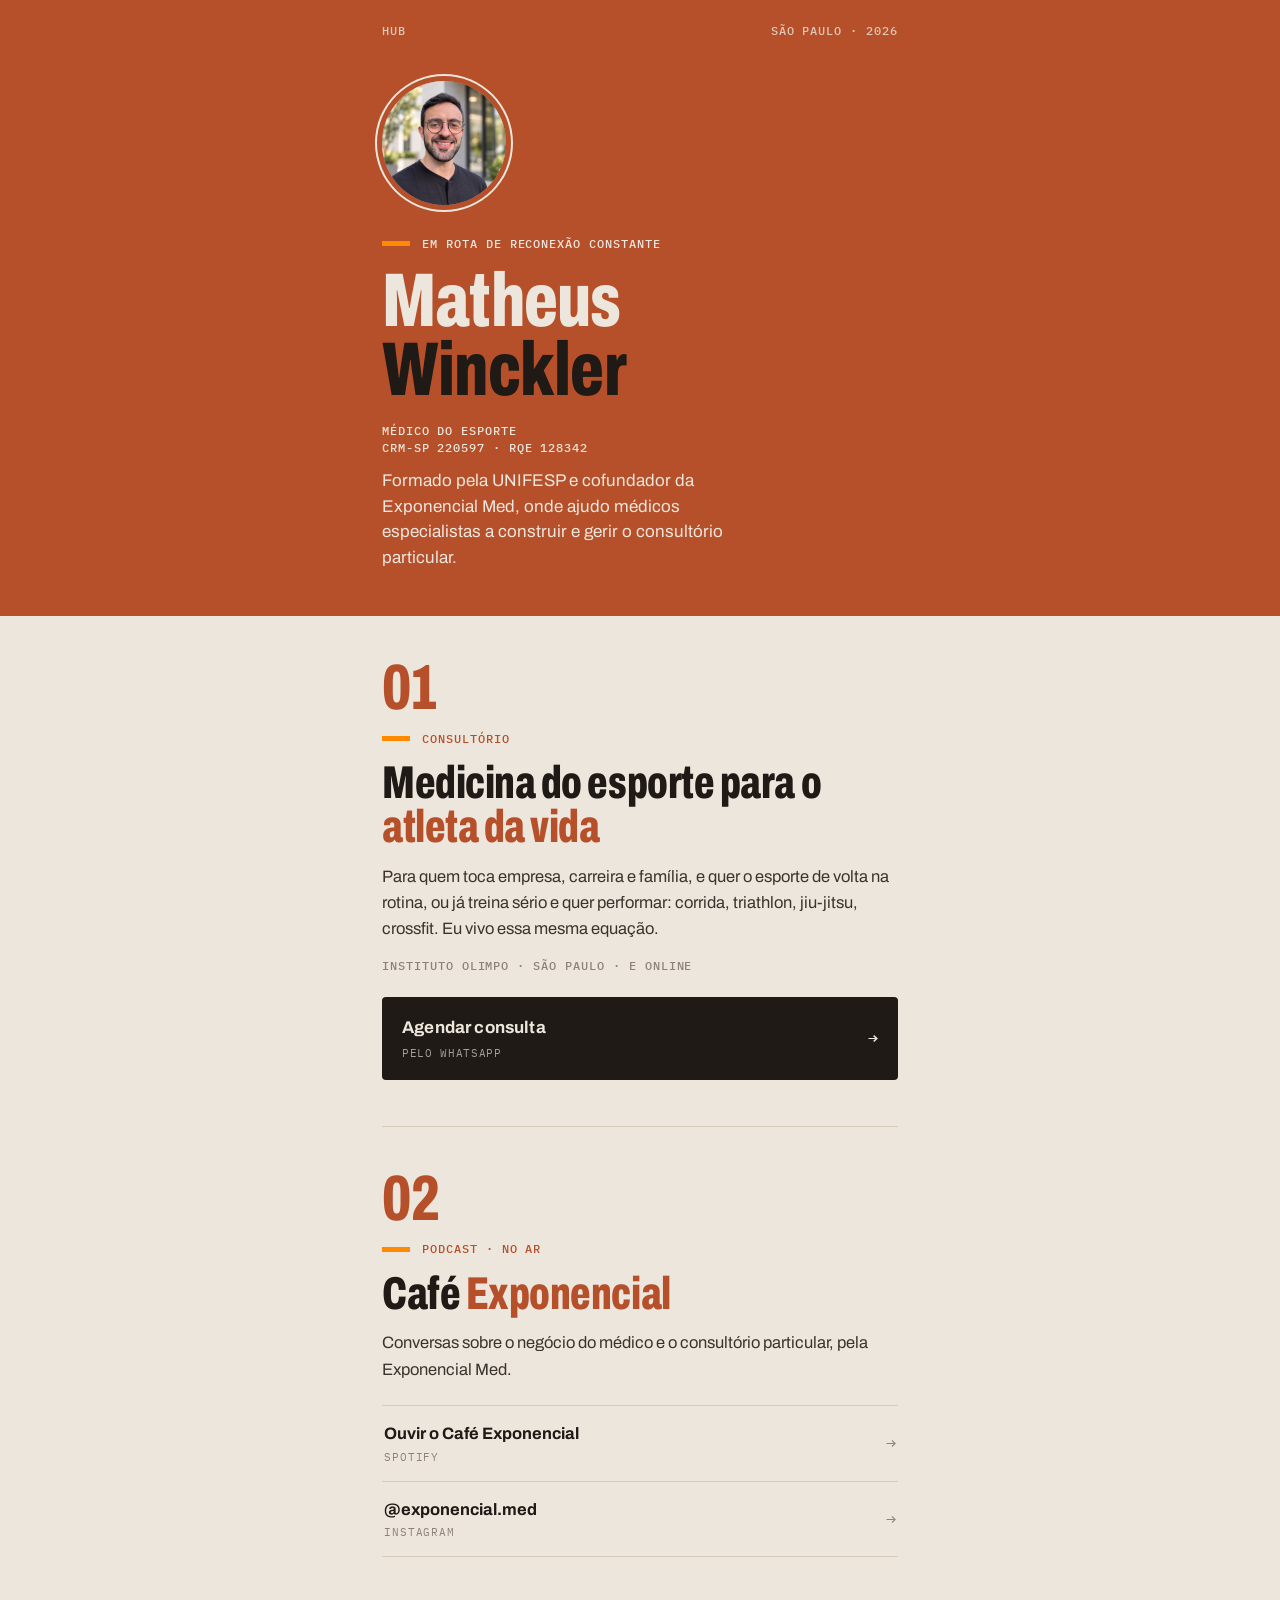
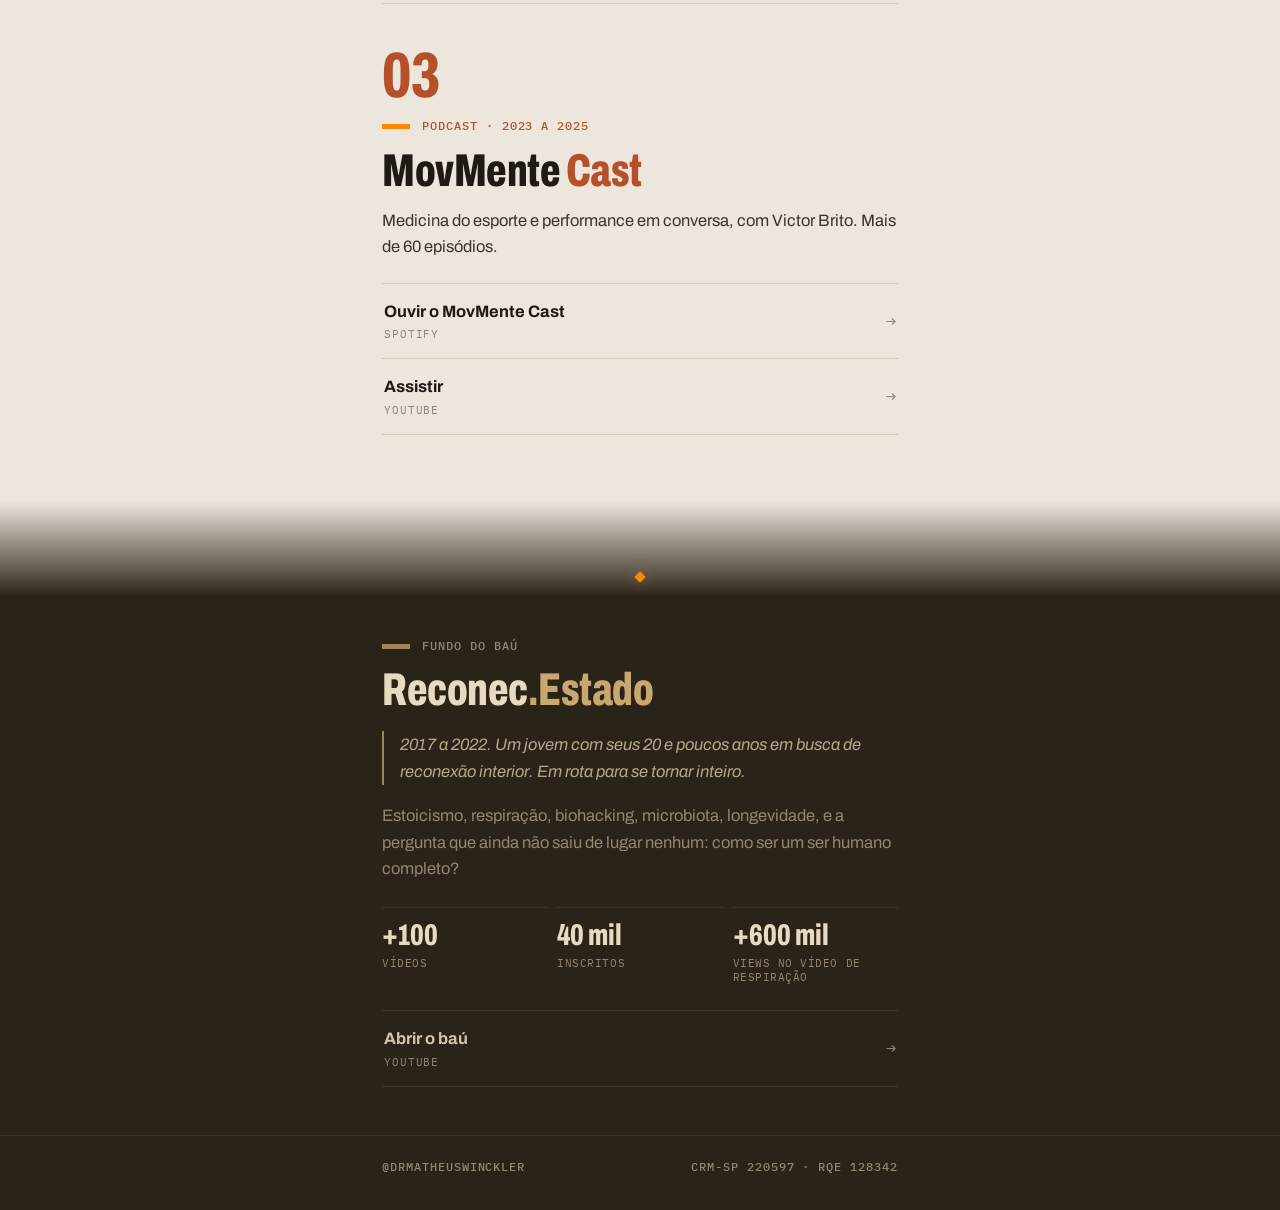
==== hub/index.html @ c65ff655 "Hub no visual rota: /hub para a bio, raiz em construção, 404, credencial CFM Co-Authored-By: Claude " ====
<!doctype html>
<html lang="pt-BR">
<head>
<meta charset="utf-8">
<meta name="viewport" content="width=device-width, initial-scale=1, viewport-fit=cover">
<title>Matheus Winckler · Médico do Esporte</title>
<meta name="description" content="Matheus Winckler, médico do esporte em São Paulo. Agende sua consulta, ouça o Café Exponencial e o MovMente Cast.">
<meta name="theme-color" content="#B5502A">
<meta property="og:title" content="Matheus Winckler · Médico do Esporte">
<meta property="og:description" content="Consulta, podcasts e o fundo do baú.">
<meta property="og:image" content="https://matheuswinckler.com.br/assets/img/matheus.jpg">
<meta property="og:url" content="https://matheuswinckler.com.br/hub/">
<link rel="icon" href="../assets/img/favicon.svg" type="image/svg+xml">
<link rel="preconnect" href="https://fonts.googleapis.com">
<link rel="preconnect" href="https://fonts.gstatic.com" crossorigin>
<link href="https://fonts.googleapis.com/css2?family=Archivo:wdth,wght@62..125,400..900&family=IBM+Plex+Mono:wght@400;500&display=swap" rel="stylesheet">
<link rel="stylesheet" href="../assets/css/base.css">
<style>
  /* o que é só do hub */

  /* capa: a página .forte do rota (ferrugem), com a foto real */
  .capa{background:var(--ferrugem);color:var(--osso)}
  .capa .topo{color:var(--osso);opacity:.8}
  .capa .miolo{padding:18px 0 46px}
  .foto{
    width:124px;height:124px;border-radius:50%;object-fit:cover;object-position:50% 35%;
    box-shadow:0 0 0 5px var(--ferrugem),0 0 0 7px var(--osso);
  }
  .capa .kick{color:var(--osso);margin-top:30px}
  .capa .t.xl{margin-top:14px}
  .capa .t em{color:var(--carvao)}
  .capa .credencial{margin-top:18px;color:var(--osso);font-size:11.5px;line-height:1.5}
  .capa .apoio{margin-top:12px;font-size:17px;line-height:1.5;max-width:400px;color:var(--osso)}

  /* seções numeradas */
  .bloco{padding:46px 0 10px}
  .bloco .num{
    font-family:Archivo,sans-serif;font-stretch:68%;font-weight:800;font-size:64px;line-height:.8;
    color:var(--ferrugem);margin-bottom:16px;
  }
  .bloco .kick{margin-bottom:14px}
  .bloco .t{margin-bottom:14px}
  .bloco .corpo{margin-bottom:22px}
  .bloco + .bloco{border-top:1px solid var(--linha);margin-top:36px}
  .lista{margin-top:6px}

  /* passagem para o fundo do baú: a temperatura muda de propósito (GL-104 §3.2) */
  .limiar{height:96px;background:linear-gradient(var(--osso),var(--sepia));margin-top:56px;position:relative}
  .limiar::after{
    content:"";position:absolute;left:50%;bottom:16px;width:8px;height:8px;margin-left:-4px;
    background:var(--sinal);transform:rotate(45deg);box-shadow:0 0 14px rgba(255,138,0,.45);
  }
  .bau{background:var(--sepia);color:var(--sepia-texto);padding:40px 0 48px}
  .bau .kick{color:var(--sepia-meta)}
  .bau .kick::before{background:#A0855A}
  .bau .t{color:var(--sepia-claro);margin:14px 0 18px}
  .bau .t em{color:#C9A86F}
  .bau .verso{
    font-size:16.5px;line-height:1.65;color:#B6A789;font-style:italic;
    border-left:2px solid #A0855A;padding-left:16px;margin-bottom:18px;
  }
  .bau .corpo{color:var(--sepia-meta);margin-bottom:24px}
  .fatos{display:grid;grid-template-columns:repeat(3,1fr);gap:10px;margin-bottom:26px}
  .fatos div{border-top:1px solid var(--sepia-linha);padding-top:12px}
  .fatos b{
    display:block;font-family:Archivo,sans-serif;font-stretch:68%;font-weight:800;
    font-size:30px;line-height:1;color:var(--sepia-claro);
  }
  .fatos span{display:block;font-family:"IBM Plex Mono",monospace;font-size:10.5px;letter-spacing:.05em;text-transform:uppercase;color:var(--sepia-meta);margin-top:6px;line-height:1.35}
  .bau .lnk{border-color:var(--sepia-linha);color:var(--sepia-texto)}
  .bau .lnk span.meta,.bau .lnk .seta{color:var(--sepia-meta)}
  .bau .lnk:hover,.bau .lnk:focus-visible{color:#C9A86F}
  .bau .lnk:hover .seta,.bau .lnk:focus-visible .seta{color:#C9A86F}

  .rodape{background:var(--sepia);border-top:1px solid var(--sepia-linha);padding:22px 0 34px;color:var(--sepia-meta)}
  .rodape .coluna{display:flex;flex-wrap:wrap;justify-content:space-between;gap:10px}
  .rodape a{text-decoration:none}
  .rodape a:hover{color:#C9A86F}
</style>
</head>
<body>

<header class="capa">
  <div class="coluna">
    <div class="topo"><span>Hub</span><span>São Paulo · 2026</span></div>
    <div class="miolo">
      <img class="foto" src="../assets/img/matheus.jpg" alt="Matheus Winckler sorrindo, de óculos e camiseta preta" width="124" height="124">
      <p class="kick">Em rota de reconexão constante</p>
      <h1 class="t xl">Matheus<br><em>Winckler</em></h1>
      <p class="credencial meta">Médico do Esporte<br><span style="white-space:nowrap">CRM-SP 220597 · RQE 128342</span></p>
      <p class="apoio">Formado pela UNIFESP e cofundador da Exponencial Med, onde ajudo médicos especialistas a construir e gerir o consultório particular.</p>
    </div>
  </div>
</header>

<main class="coluna">

  <section class="bloco" aria-labelledby="consultorio">
    <div class="num" aria-hidden="true">01</div>
    <p class="kick">Consultório</p>
    <h2 class="t" id="consultorio">Medicina do esporte para o <em>atleta da vida</em></h2>
    <p class="corpo">Para quem toca empresa, carreira e família, e quer o esporte de volta na rotina, ou já treina sério e quer performar: corrida, triathlon, <span class="nw" style="white-space:nowrap">jiu-jitsu</span>, crossfit. Eu vivo essa mesma equação.</p>
    <p class="meta" style="color:var(--pedra);margin:-8px 0 22px">Instituto Olimpo · São Paulo · e online</p>
    <a class="botao" href="https://wa.link/qvlc22" target="_blank" rel="noopener">
      <span>Agendar consulta<small>pelo WhatsApp</small></span><span class="seta" aria-hidden="true">→</span>
    </a>
  </section>

  <section class="bloco" aria-labelledby="cafe">
    <div class="num" aria-hidden="true">02</div>
    <p class="kick">Podcast · no ar</p>
    <h2 class="t" id="cafe">Café <em>Exponencial</em></h2>
    <p class="corpo">Conversas sobre o negócio do médico e o consultório particular, pela Exponencial Med.</p>
    <div class="lista">
      <a class="lnk" href="https://open.spotify.com/show/6EVCn0Sw2Yffkcc0lbABpP" target="_blank" rel="noopener">
        <span><b>Ouvir o Café Exponencial</b><span class="meta">Spotify</span></span><span class="seta" aria-hidden="true">→</span>
      </a>
      <a class="lnk" href="https://www.instagram.com/exponencial.med/" target="_blank" rel="noopener">
        <span><b>@exponencial.med</b><span class="meta">Instagram</span></span><span class="seta" aria-hidden="true">→</span>
      </a>
    </div>
  </section>

  <section class="bloco" aria-labelledby="movmente">
    <div class="num" aria-hidden="true">03</div>
    <p class="kick">Podcast · 2023 a 2025</p>
    <h2 class="t" id="movmente">MovMente <em>Cast</em></h2>
    <p class="corpo">Medicina do esporte e performance em conversa, com Victor Brito. Mais de 60 episódios.</p>
    <div class="lista">
      <a class="lnk" href="https://open.spotify.com/show/3x1wPup89zliroamyz5HVK" target="_blank" rel="noopener">
        <span><b>Ouvir o MovMente Cast</b><span class="meta">Spotify</span></span><span class="seta" aria-hidden="true">→</span>
      </a>
      <a class="lnk" href="https://www.youtube.com/channel/UC_wvRl1lUMqli-3-9XkGBBQ" target="_blank" rel="noopener">
        <span><b>Assistir</b><span class="meta">YouTube</span></span><span class="seta" aria-hidden="true">→</span>
      </a>
    </div>
  </section>

  <!-- 04 · CONVITES E PARCERIAS — liga quando o email existir.
       Trocar ENDERECO pelo email e tirar este comentário em volta.
  <section class="bloco" aria-labelledby="convites">
    <div class="num" aria-hidden="true">04</div>
    <p class="kick">Convites e parcerias</p>
    <h2 class="t" id="convites">Podcast, aula, evento <em>ou projeto</em></h2>
    <p class="corpo">Para convites e propostas formais.</p>
    <a class="botao" href="mailto:ENDERECO">
      <span>Escrever<small>ENDERECO</small></span><span class="seta" aria-hidden="true">→</span>
    </a>
  </section>
  -->

</main>

<div class="limiar" aria-hidden="true"></div>

<section class="bau" aria-labelledby="reconec">
  <div class="coluna">
    <p class="kick">Fundo do baú</p>
    <h2 class="t" id="reconec">Reconec<em>.Estado</em></h2>
    <p class="verso">2017 a 2022. Um jovem com seus 20 e poucos anos em busca de reconexão interior. Em rota para se tornar inteiro.</p>
    <p class="corpo">Estoicismo, respiração, biohacking, microbiota, longevidade, e a pergunta que ainda não saiu de lugar nenhum: como ser um ser humano completo?</p>
    <div class="fatos">
      <div><b>+100</b><span>vídeos</span></div>
      <div><b>40 mil</b><span>inscritos</span></div>
      <div><b>+600 mil</b><span>views no vídeo de respiração</span></div>
    </div>
    <a class="lnk" href="https://www.youtube.com/channel/UCvEygfShpjmn33it4Pc-fyA" target="_blank" rel="noopener">
      <span><b>Abrir o baú</b><span class="meta">YouTube</span></span><span class="seta" aria-hidden="true">→</span>
    </a>
  </div>
</section>

<footer class="rodape">
  <div class="coluna meta">
    <a href="https://www.instagram.com/drmatheuswinckler/" target="_blank" rel="noopener">@drmatheuswinckler</a>
    <span>CRM-SP 220597 · RQE 128342</span>
  </div>
</footer>

</body>
</html>
---- assets/css/base.css ----
/* base.css — o vocabulário "rota" aplicado à web.
   Fonte da identidade: mdw-em-rota, producao-de-conteudo/instagram/visual/modos/rota.css
   (oficial desde 28/10/2026). Este arquivo aplica, não define.
   Archivo condensada 800 no título · IBM Plex Mono no metadado · sinal laranja como pontuação. */

:root{
  --carvao:#1F1A16; --osso:#EDE6DC; --suave:#E2D9CB; --ferrugem:#B5502A;
  --sinal:#FF8A00; --pedra:#8C8279; --texto:#3B342E; --linha:#D6CBBB;
  /* fundo do baú: a camada histórica, de outra temperatura de propósito */
  --sepia:#2A2318; --sepia-texto:#D4C5A9; --sepia-claro:#E7DAC0; --sepia-meta:#94876F; --sepia-linha:#3D3426;
}

*,*::before,*::after{box-sizing:border-box;margin:0;padding:0}
html{-webkit-text-size-adjust:100%}
body{
  background:var(--osso);color:var(--carvao);
  font-family:Archivo,system-ui,sans-serif;font-size:17px;line-height:1.55;
  -webkit-font-smoothing:antialiased;text-rendering:optimizeLegibility;
}
a{color:inherit}
img{display:block;max-width:100%}

.coluna{width:100%;max-width:560px;margin:0 auto;padding:0 22px}

/* metadado em mono: topo, kick, rodapé */
.meta,.kick,.topo{
  font-family:"IBM Plex Mono",ui-monospace,monospace;font-size:12px;font-weight:500;
  letter-spacing:.08em;text-transform:uppercase;
}
.topo{display:flex;justify-content:space-between;gap:12px;padding:22px 0;color:var(--pedra)}
.kick{display:flex;align-items:center;gap:12px;color:var(--ferrugem)}
.kick::before{content:"";width:28px;height:5px;background:var(--sinal);flex-shrink:0}

/* título: a condensada firme, em caixa baixa, com a segunda parte em <em> */
.t{
  font-family:Archivo,system-ui,sans-serif;font-stretch:68%;font-weight:800;
  letter-spacing:-.01em;line-height:.95;font-size:clamp(34px,9vw,46px);
}
.t em{font-style:normal;color:var(--ferrugem)}
.t.xl{font-size:clamp(52px,15vw,76px);line-height:.9}

.corpo{color:var(--texto);font-size:16.5px;line-height:1.6}
.filete{width:28px;height:5px;background:var(--sinal)}

/* botão principal: carvão, vira ferrugem */
.botao{
  display:flex;align-items:center;justify-content:space-between;gap:14px;
  width:100%;padding:18px 20px;border-radius:4px;
  background:var(--carvao);color:var(--osso);text-decoration:none;
  font-family:Archivo,system-ui,sans-serif;font-weight:700;font-size:17px;letter-spacing:.01em;
  transition:background .2s ease,transform .2s ease;
}
.botao small{display:block;font-family:"IBM Plex Mono",monospace;font-weight:400;font-size:11px;letter-spacing:.06em;text-transform:uppercase;opacity:.65;margin-top:3px}
.botao .seta{font-family:"IBM Plex Mono",monospace;font-weight:500;transition:transform .2s ease}
.botao:hover,.botao:focus-visible{background:var(--ferrugem)}
.botao:hover .seta,.botao:focus-visible .seta{transform:translateX(4px)}

/* link de lista: linha fina, seta que anda */
.lnk{
  display:flex;align-items:center;justify-content:space-between;gap:16px;
  padding:15px 2px;border-top:1px solid var(--linha);text-decoration:none;
  transition:color .2s ease,padding-left .2s ease;
}
.lnk:last-child{border-bottom:1px solid var(--linha)}
.lnk b{display:block;font-weight:700;font-size:16.5px}
.lnk span.meta{display:block;color:var(--pedra);margin-top:2px;font-weight:400;font-size:11px}
.lnk .seta{font-family:"IBM Plex Mono",monospace;color:var(--pedra);transition:transform .2s ease,color .2s ease}
.lnk:hover,.lnk:focus-visible{color:var(--ferrugem);padding-left:8px}
.lnk:hover .seta,.lnk:focus-visible .seta{color:var(--ferrugem);transform:translateX(4px)}

a:focus-visible{outline:2px solid var(--sinal);outline-offset:3px}

.handle{font-family:"IBM Plex Mono",monospace;font-size:12px;letter-spacing:.04em;color:var(--pedra)}

@media (prefers-reduced-motion:reduce){*{transition:none!important}}
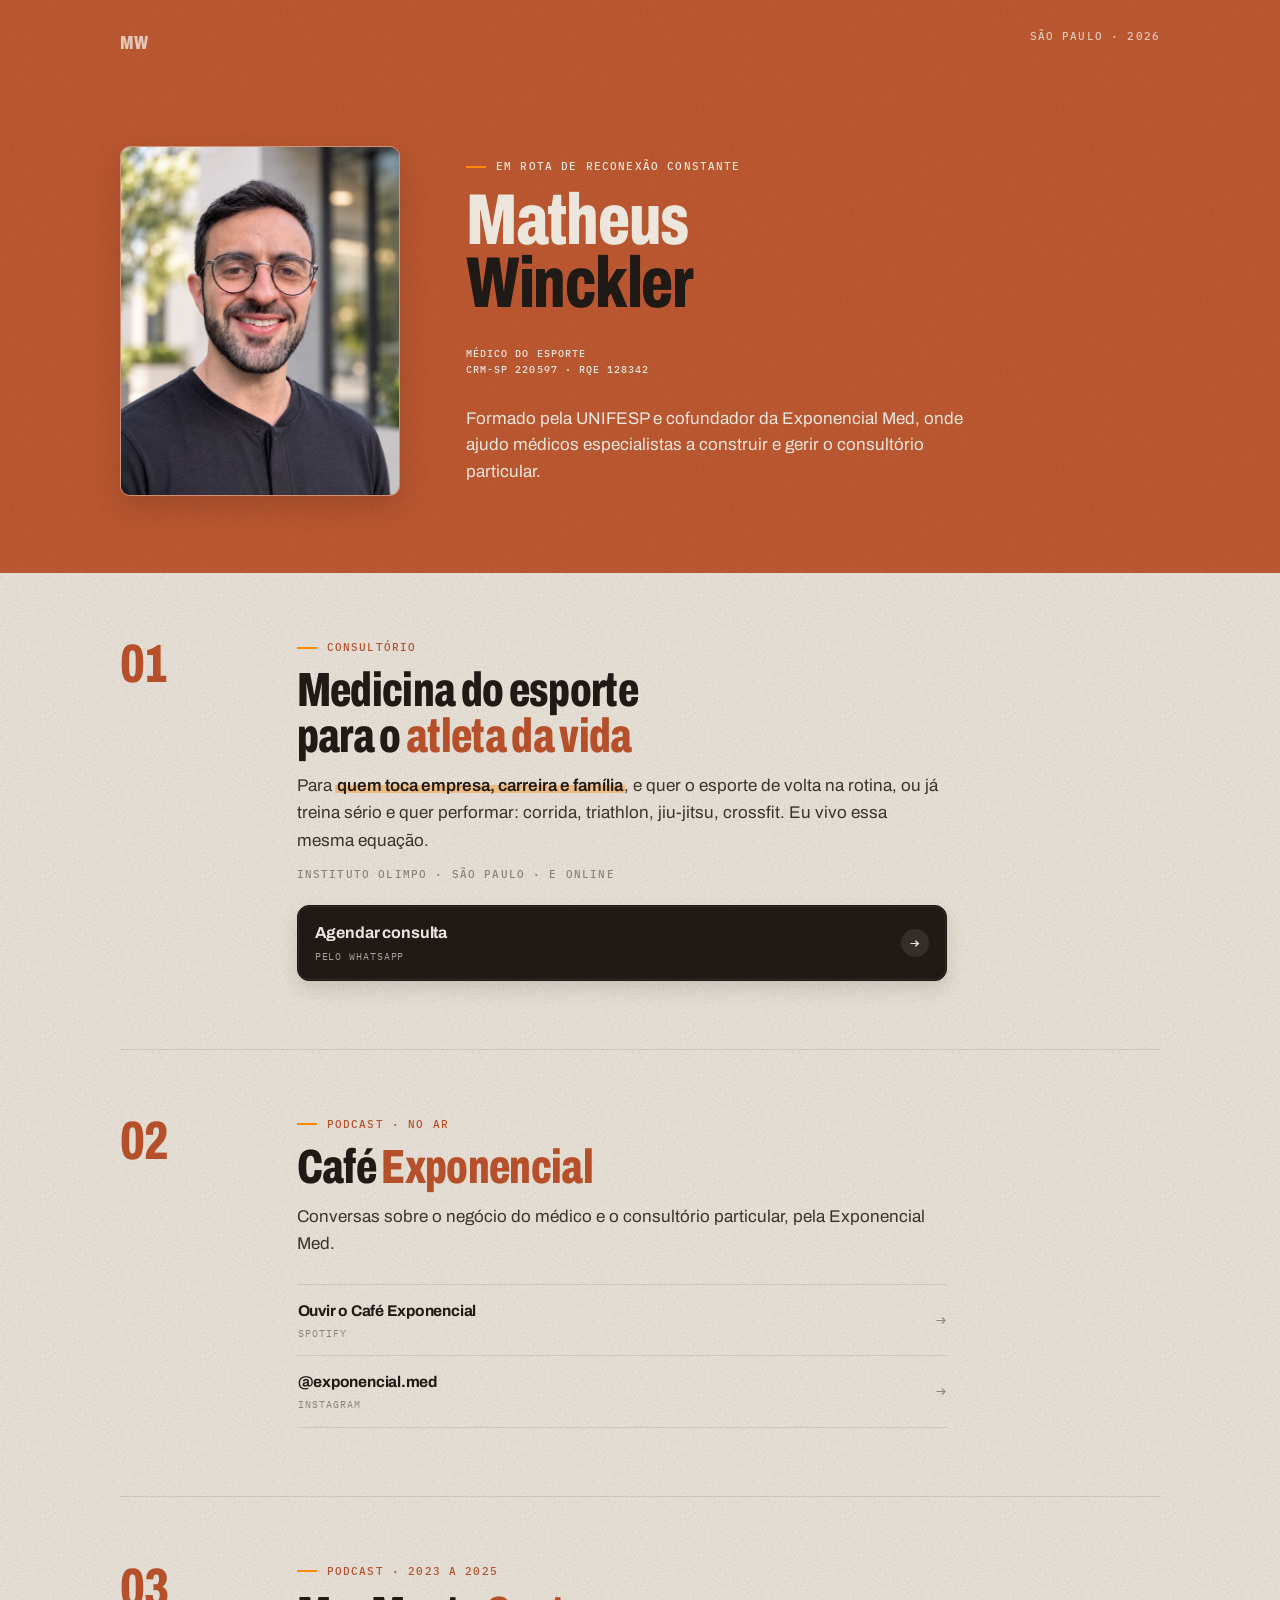
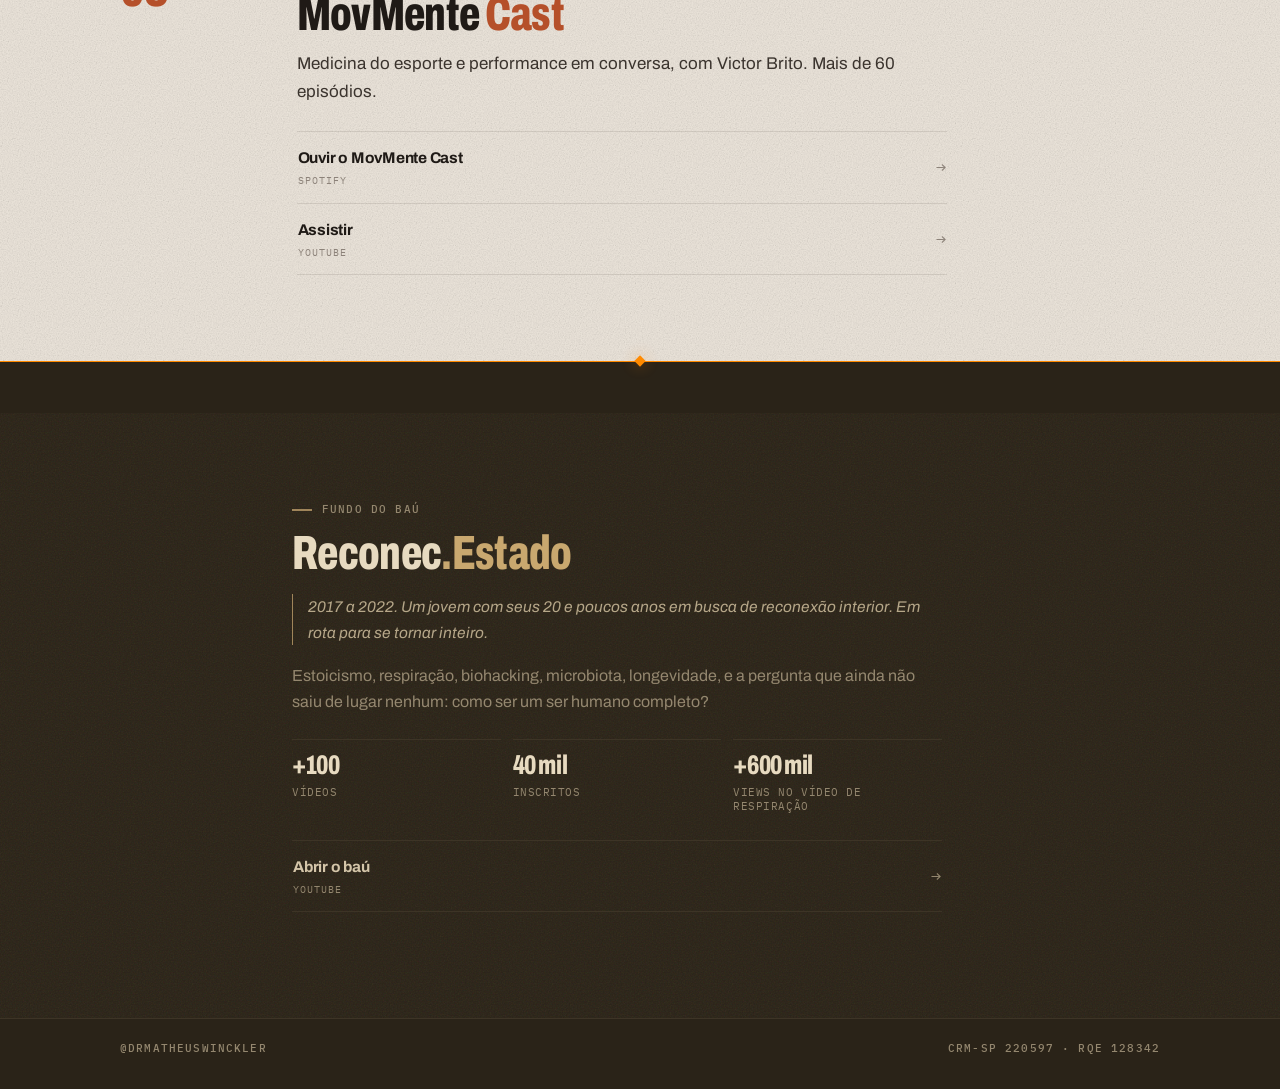
==== commit cfd829c0: "Refinamento visual: grão fino, retrato editorial, desktop em grade, realce na mensagem do consultóri" ====
--- a/hub/index.html
+++ b/hub/index.html
@@ -18,53 +18,57 @@
 <style>
   /* o que é só do hub */
 
-  /* capa: a página .forte do rota (ferrugem), com a foto real */
-  .capa{background:var(--ferrugem);color:var(--osso)}
+  /* capa: ferrugem tátil, sem a grade de papel milimetrado */
+  .capa{background-color:var(--ferrugem);background-image:url("data:image/svg+xml,%3Csvg xmlns='http://www.w3.org/2000/svg' width='180' height='180' viewBox='0 0 180 180'%3E%3Cfilter id='n'%3E%3CfeTurbulence type='fractalNoise' baseFrequency='.75' numOctaves='4' stitchTiles='stitch'/%3E%3C/filter%3E%3Crect width='100%25' height='100%25' filter='url(%23n)' opacity='.42'/%3E%3C/svg%3E");background-blend-mode:soft-light;color:var(--osso);position:relative}
   .capa .topo{color:var(--osso);opacity:.8}
-  .capa .miolo{padding:18px 0 46px}
+  .capa .miolo{padding:18px 0 46px;position:relative;z-index:1}
   .foto{
-    width:124px;height:124px;border-radius:50%;object-fit:cover;object-position:50% 35%;
-    box-shadow:0 0 0 5px var(--ferrugem),0 0 0 7px var(--osso);
-  }
-  .capa .kick{color:var(--osso);margin-top:30px}
-  .capa .t.xl{margin-top:14px}
+    width:144px;height:180px;border-radius:8px;object-fit:cover;object-position:50% 35%;
+    border:1px solid rgba(237,230,220,.42);box-shadow:0 12px 28px rgba(31,26,22,.18);
+  }
+  .capa .kick{color:var(--osso);margin-top:26px}
+  .capa .t.xl{margin-top:12px}
+  .mw{font-family:Archivo,sans-serif;font-stretch:68%;font-weight:800;font-size:19px;letter-spacing:.01em;text-transform:none}
+  .t{text-wrap:balance}
   .capa .t em{color:var(--carvao)}
-  .capa .credencial{margin-top:18px;color:var(--osso);font-size:11.5px;line-height:1.5}
-  .capa .apoio{margin-top:12px;font-size:17px;line-height:1.5;max-width:400px;color:var(--osso)}
+  .capa .credencial{margin-top:18px;color:var(--osso);font-size:10px;line-height:1.55}
+  .capa .apoio{margin-top:14px;font-size:15.5px;line-height:1.55;max-width:430px;color:var(--osso)}
 
   /* seções numeradas */
-  .bloco{padding:46px 0 10px}
+  main.coluna{position:relative}
+  .bloco{padding:42px 0 12px;position:relative}
   .bloco .num{
-    font-family:Archivo,sans-serif;font-stretch:68%;font-weight:800;font-size:64px;line-height:.8;
-    color:var(--ferrugem);margin-bottom:16px;
-  }
-  .bloco .kick{margin-bottom:14px}
-  .bloco .t{margin-bottom:14px}
-  .bloco .corpo{margin-bottom:22px}
-  .bloco + .bloco{border-top:1px solid var(--linha);margin-top:36px}
+    font-family:Archivo,sans-serif;font-stretch:68%;font-weight:800;font-size:48px;line-height:.88;
+    font-variant-numeric:tabular-nums;color:var(--ferrugem);letter-spacing:-.015em;margin-bottom:13px;
+  }
+  .bloco .kick{margin-bottom:12px}
+  .bloco .t{margin-bottom:13px;max-width:590px}
+  .bloco .corpo{margin-bottom:20px;max-width:610px}
+  .bloco + .bloco{border-top:1px solid var(--borda);margin-top:38px}
   .lista{margin-top:6px}
+  .realce{background:linear-gradient(transparent 48%,rgba(255,138,0,.38) 48%,rgba(255,138,0,.38) 92%,transparent 92%);padding:0 .12em;margin:0 -.04em;border-radius:2px;color:var(--carvao);font-weight:600;-webkit-box-decoration-break:clone;box-decoration-break:clone}
 
   /* passagem para o fundo do baú: a temperatura muda de propósito (GL-104 §3.2) */
-  .limiar{height:96px;background:linear-gradient(var(--osso),var(--sepia));margin-top:56px;position:relative}
+  .limiar{height:52px;background:var(--sepia);border-top:1px solid var(--sinal);margin-top:54px;position:relative}
   .limiar::after{
-    content:"";position:absolute;left:50%;bottom:16px;width:8px;height:8px;margin-left:-4px;
+    content:"";position:absolute;left:50%;top:-5px;width:8px;height:8px;margin-left:-4px;
     background:var(--sinal);transform:rotate(45deg);box-shadow:0 0 14px rgba(255,138,0,.45);
   }
-  .bau{background:var(--sepia);color:var(--sepia-texto);padding:40px 0 48px}
+  .bau{background-color:var(--sepia);background-image:url("data:image/svg+xml,%3Csvg xmlns='http://www.w3.org/2000/svg' width='180' height='180' viewBox='0 0 180 180'%3E%3Cfilter id='n'%3E%3CfeTurbulence type='fractalNoise' baseFrequency='.72' numOctaves='4' stitchTiles='stitch'/%3E%3C/filter%3E%3Crect width='100%25' height='100%25' filter='url(%23n)' opacity='.34'/%3E%3C/svg%3E");background-blend-mode:soft-light;color:var(--sepia-texto);padding:42px 0 50px}
   .bau .kick{color:var(--sepia-meta)}
   .bau .kick::before{background:#A0855A}
-  .bau .t{color:var(--sepia-claro);margin:14px 0 18px}
+  .bau .t{color:var(--sepia-claro);margin:13px 0 18px}
   .bau .t em{color:#C9A86F}
   .bau .verso{
-    font-size:16.5px;line-height:1.65;color:#B6A789;font-style:italic;
-    border-left:2px solid #A0855A;padding-left:16px;margin-bottom:18px;
+    font-size:15.5px;line-height:1.65;color:#B6A789;font-style:italic;
+    border-left:1px solid #A0855A;padding-left:15px;margin-bottom:18px;
   }
   .bau .corpo{color:var(--sepia-meta);margin-bottom:24px}
-  .fatos{display:grid;grid-template-columns:repeat(3,1fr);gap:10px;margin-bottom:26px}
+  .fatos{display:grid;grid-template-columns:repeat(3,1fr);gap:12px;margin-bottom:26px}
   .fatos div{border-top:1px solid var(--sepia-linha);padding-top:12px}
   .fatos b{
     display:block;font-family:Archivo,sans-serif;font-stretch:68%;font-weight:800;
-    font-size:30px;line-height:1;color:var(--sepia-claro);
+    font-size:27px;line-height:1;color:var(--sepia-claro);letter-spacing:-.015em;
   }
   .fatos span{display:block;font-family:"IBM Plex Mono",monospace;font-size:10.5px;letter-spacing:.05em;text-transform:uppercase;color:var(--sepia-meta);margin-top:6px;line-height:1.35}
   .bau .lnk{border-color:var(--sepia-linha);color:var(--sepia-texto)}
@@ -72,17 +76,54 @@
   .bau .lnk:hover,.bau .lnk:focus-visible{color:#C9A86F}
   .bau .lnk:hover .seta,.bau .lnk:focus-visible .seta{color:#C9A86F}
 
-  .rodape{background:var(--sepia);border-top:1px solid var(--sepia-linha);padding:22px 0 34px;color:var(--sepia-meta)}
+  .rodape{background:var(--sepia);border-top:1px solid var(--sepia-linha);padding:21px 0 32px;color:var(--sepia-meta)}
   .rodape .coluna{display:flex;flex-wrap:wrap;justify-content:space-between;gap:10px}
   .rodape a{text-decoration:none}
   .rodape a:hover{color:#C9A86F}
+  @media (min-width:760px){
+    .capa .coluna{width:min(100%,960px)}
+    .capa .topo{padding-top:25px}
+    .capa .miolo{min-height:405px;padding:40px 0 54px 84px}
+    .foto{width:156px;height:195px}
+    .capa .apoio{font-size:16px}
+    main.coluna{width:min(100%,760px);padding-left:106px;padding-right:54px}
+    .bloco{padding-top:54px}
+    .bloco .num{font-size:54px;margin-left:-1px}
+    .bloco + .bloco{margin-top:44px}
+    .limiar{margin-top:68px}
+    .bau .coluna{width:min(100%,760px);padding-left:106px;padding-right:54px}
+    .rodape .coluna{width:min(100%,880px)}
+  }
+  @media (min-width:960px){
+    .capa .coluna{width:min(calc(100% - 72px),1040px);padding-inline:0}
+    .capa .topo{padding-top:28px}
+    .capa .miolo{display:grid;grid-template-columns:280px minmax(0,1fr);column-gap:66px;align-content:center;min-height:496px;padding:56px 0 64px}
+    .foto{grid-row:1 / span 4;width:280px;height:350px;border-radius:10px}
+    .capa .kick{grid-column:2;align-self:end;margin-top:0}
+    .capa .t.xl{grid-column:2;margin-top:14px;font-size:72px}
+    .capa .credencial{grid-column:2;margin-top:19px}
+    .capa .apoio{grid-column:2;margin-top:17px;font-size:17px;max-width:510px}
+    main.coluna{width:min(calc(100% - 72px),1040px);padding:0}
+    .bloco{display:grid;grid-template-columns:repeat(12,minmax(0,1fr));column-gap:20px;padding:66px 0 16px}
+    .bloco .num{grid-column:1 / span 2;grid-row:1 / span 7;font-size:54px;margin:2px 0 0}
+    .bloco .kick,.bloco .t,.bloco .corpo,.bloco > .meta,.bloco .botao,.bloco .lista{grid-column:3 / span 8}
+    .bloco .kick{align-self:end}
+    .bloco .t{font-size:48px;max-width:650px}
+    .bloco .corpo{font-size:17px;max-width:650px}
+    .bloco .botao,.bloco .lista{max-width:650px}
+    .bloco + .bloco{margin-top:52px}
+    .limiar{margin-top:70px}
+    .bau .coluna{width:min(calc(100% - 72px),1040px);padding:46px 0 56px 172px}
+    .bau .t,.bau .verso,.bau .corpo,.bau .fatos,.bau .lnk{max-width:650px}
+    .rodape .coluna{width:min(calc(100% - 72px),1040px);padding-inline:0}
+  }
 </style>
 </head>
 <body>
 
 <header class="capa">
   <div class="coluna">
-    <div class="topo"><span>Hub</span><span>São Paulo · 2026</span></div>
+    <div class="topo"><span class="mw">MW</span><span>São Paulo · 2026</span></div>
     <div class="miolo">
       <img class="foto" src="../assets/img/matheus.jpg" alt="Matheus Winckler sorrindo, de óculos e camiseta preta" width="124" height="124">
       <p class="kick">Em rota de reconexão constante</p>
@@ -99,7 +140,7 @@
     <div class="num" aria-hidden="true">01</div>
     <p class="kick">Consultório</p>
     <h2 class="t" id="consultorio">Medicina do esporte para o <em>atleta da vida</em></h2>
-    <p class="corpo">Para quem toca empresa, carreira e família, e quer o esporte de volta na rotina, ou já treina sério e quer performar: corrida, triathlon, <span class="nw" style="white-space:nowrap">jiu-jitsu</span>, crossfit. Eu vivo essa mesma equação.</p>
+    <p class="corpo">Para <span class="realce">quem toca empresa, carreira e família</span>, e quer o esporte de volta na rotina, ou já treina sério e quer performar: corrida, triathlon, <span class="nw" style="white-space:nowrap">jiu-jitsu</span>, crossfit. Eu vivo essa mesma equação.</p>
     <p class="meta" style="color:var(--pedra);margin:-8px 0 22px">Instituto Olimpo · São Paulo · e online</p>
     <a class="botao" href="https://wa.link/qvlc22" target="_blank" rel="noopener">
       <span>Agendar consulta<small>pelo WhatsApp</small></span><span class="seta" aria-hidden="true">→</span>
--- a/assets/css/base.css
+++ b/assets/css/base.css
@@ -8,68 +8,81 @@
   --sinal:#FF8A00; --pedra:#8C8279; --texto:#3B342E; --linha:#D6CBBB;
   /* fundo do baú: a camada histórica, de outra temperatura de propósito */
   --sepia:#2A2318; --sepia-texto:#D4C5A9; --sepia-claro:#E7DAC0; --sepia-meta:#94876F; --sepia-linha:#3D3426;
+  --borda:rgba(59,52,46,.12); --raio:12px;
 }
 
 *,*::before,*::after{box-sizing:border-box;margin:0;padding:0}
 html{-webkit-text-size-adjust:100%}
 body{
-  background:var(--osso);color:var(--carvao);
-  font-family:Archivo,system-ui,sans-serif;font-size:17px;line-height:1.55;
+  background-color:var(--osso);color:var(--carvao);
+  background-image:url("data:image/svg+xml,%3Csvg xmlns='http://www.w3.org/2000/svg' width='160' height='160' viewBox='0 0 160 160'%3E%3Cfilter id='n'%3E%3CfeTurbulence type='fractalNoise' baseFrequency='.82' numOctaves='4' stitchTiles='stitch'/%3E%3CfeColorMatrix type='saturate' values='0'/%3E%3C/filter%3E%3Crect width='100%25' height='100%25' filter='url(%23n)' opacity='.34'/%3E%3C/svg%3E");
+  background-blend-mode:multiply;
+  font-family:Archivo,system-ui,sans-serif;font-size:16px;line-height:1.55;
   -webkit-font-smoothing:antialiased;text-rendering:optimizeLegibility;
+  overflow-x:clip;
 }
 a{color:inherit}
 img{display:block;max-width:100%}
 
-.coluna{width:100%;max-width:560px;margin:0 auto;padding:0 22px}
+.coluna{width:min(100%,700px);margin:0 auto;padding-inline:22px}
 
 /* metadado em mono: topo, kick, rodapé */
 .meta,.kick,.topo{
-  font-family:"IBM Plex Mono",ui-monospace,monospace;font-size:12px;font-weight:500;
-  letter-spacing:.08em;text-transform:uppercase;
+  font-family:"IBM Plex Mono",ui-monospace,monospace;font-size:11px;font-weight:500;
+  letter-spacing:.105em;text-transform:uppercase;font-variant-numeric:tabular-nums;
 }
-.topo{display:flex;justify-content:space-between;gap:12px;padding:22px 0;color:var(--pedra)}
-.kick{display:flex;align-items:center;gap:12px;color:var(--ferrugem)}
-.kick::before{content:"";width:28px;height:5px;background:var(--sinal);flex-shrink:0}
+.topo{display:flex;justify-content:space-between;gap:12px;padding:20px 0;color:var(--pedra)}
+.kick{display:flex;align-items:center;gap:10px;color:var(--ferrugem)}
+.kick::before{content:"";width:20px;height:2px;background:var(--sinal);flex-shrink:0}
 
 /* título: a condensada firme, em caixa baixa, com a segunda parte em <em> */
 .t{
   font-family:Archivo,system-ui,sans-serif;font-stretch:68%;font-weight:800;
-  letter-spacing:-.01em;line-height:.95;font-size:clamp(34px,9vw,46px);
+  letter-spacing:-.014em;line-height:.94;font-size:clamp(34px,8.2vw,48px);
 }
 .t em{font-style:normal;color:var(--ferrugem)}
-.t.xl{font-size:clamp(52px,15vw,76px);line-height:.9}
+.t.xl{font-size:clamp(52px,13vw,72px);line-height:.88;letter-spacing:-.018em;word-spacing:.06em}
 
-.corpo{color:var(--texto);font-size:16.5px;line-height:1.6}
-.filete{width:28px;height:5px;background:var(--sinal)}
+.corpo{color:var(--texto);font-size:15.5px;line-height:1.62}
+.filete{width:20px;height:2px;background:var(--sinal)}
 
 /* botão principal: carvão, vira ferrugem */
 .botao{
   display:flex;align-items:center;justify-content:space-between;gap:14px;
-  width:100%;padding:18px 20px;border-radius:4px;
+  width:100%;padding:15px 17px;border:1px solid var(--carvao);border-radius:var(--raio);
   background:var(--carvao);color:var(--osso);text-decoration:none;
-  font-family:Archivo,system-ui,sans-serif;font-weight:700;font-size:17px;letter-spacing:.01em;
-  transition:background .2s ease,transform .2s ease;
+  font-family:Archivo,system-ui,sans-serif;font-weight:700;font-size:16px;letter-spacing:-.01em;
+  box-shadow:inset 0 0 0 1px rgba(237,230,220,.08),0 8px 18px rgba(31,26,22,.13);transition:background .2s ease,transform .2s ease,box-shadow .2s ease;
 }
-.botao small{display:block;font-family:"IBM Plex Mono",monospace;font-weight:400;font-size:11px;letter-spacing:.06em;text-transform:uppercase;opacity:.65;margin-top:3px}
-.botao .seta{font-family:"IBM Plex Mono",monospace;font-weight:500;transition:transform .2s ease}
-.botao:hover,.botao:focus-visible{background:var(--ferrugem)}
+.botao small{display:block;font-family:"IBM Plex Mono",monospace;font-weight:400;font-size:10px;letter-spacing:.09em;text-transform:uppercase;opacity:.66;margin-top:3px}
+.botao .seta{display:grid;place-items:center;width:28px;height:28px;border-radius:50%;background:rgba(237,230,220,.1);font-family:"IBM Plex Mono",monospace;font-weight:500;transition:transform .2s ease,background .2s ease}
+.botao:hover,.botao:focus-visible{background:var(--ferrugem);border-color:var(--ferrugem);box-shadow:inset 0 0 0 1px rgba(237,230,220,.1),0 10px 22px rgba(181,80,42,.18);transform:translateY(-1px)}
+.botao:hover .seta,.botao:focus-visible .seta{background:rgba(237,230,220,.18)}
 .botao:hover .seta,.botao:focus-visible .seta{transform:translateX(4px)}
 
 /* link de lista: linha fina, seta que anda */
 .lnk{
   display:flex;align-items:center;justify-content:space-between;gap:16px;
-  padding:15px 2px;border-top:1px solid var(--linha);text-decoration:none;
-  transition:color .2s ease,padding-left .2s ease;
+  padding:14px 1px;border-top:1px solid var(--borda);text-decoration:none;
+  transition:color .2s ease,padding-left .2s ease,background .2s ease;
 }
-.lnk:last-child{border-bottom:1px solid var(--linha)}
-.lnk b{display:block;font-weight:700;font-size:16.5px}
-.lnk span.meta{display:block;color:var(--pedra);margin-top:2px;font-weight:400;font-size:11px}
+.lnk:last-child{border-bottom:1px solid var(--borda)}
+.lnk b{display:block;font-weight:700;font-size:15.5px;letter-spacing:-.015em}
+.lnk span.meta{display:block;color:var(--pedra);margin-top:3px;font-weight:400;font-size:10px}
 .lnk .seta{font-family:"IBM Plex Mono",monospace;color:var(--pedra);transition:transform .2s ease,color .2s ease}
-.lnk:hover,.lnk:focus-visible{color:var(--ferrugem);padding-left:8px}
+.lnk:hover,.lnk:focus-visible{color:var(--ferrugem);padding-left:7px;background:rgba(181,80,42,.035)}
 .lnk:hover .seta,.lnk:focus-visible .seta{color:var(--ferrugem);transform:translateX(4px)}
 
 a:focus-visible{outline:2px solid var(--sinal);outline-offset:3px}
 
-.handle{font-family:"IBM Plex Mono",monospace;font-size:12px;letter-spacing:.04em;color:var(--pedra)}
+.handle{font-family:"IBM Plex Mono",monospace;font-size:10px;letter-spacing:.075em;color:var(--pedra);text-transform:uppercase}
+
+@media (min-width:760px){
+  .coluna{width:min(100%,760px);padding-inline:36px}
+  body{font-size:17px}
+  .t{font-size:48px}
+  .t.xl{font-size:72px}
+  .corpo{font-size:16px}
+}
 
 @media (prefers-reduced-motion:reduce){*{transition:none!important}}
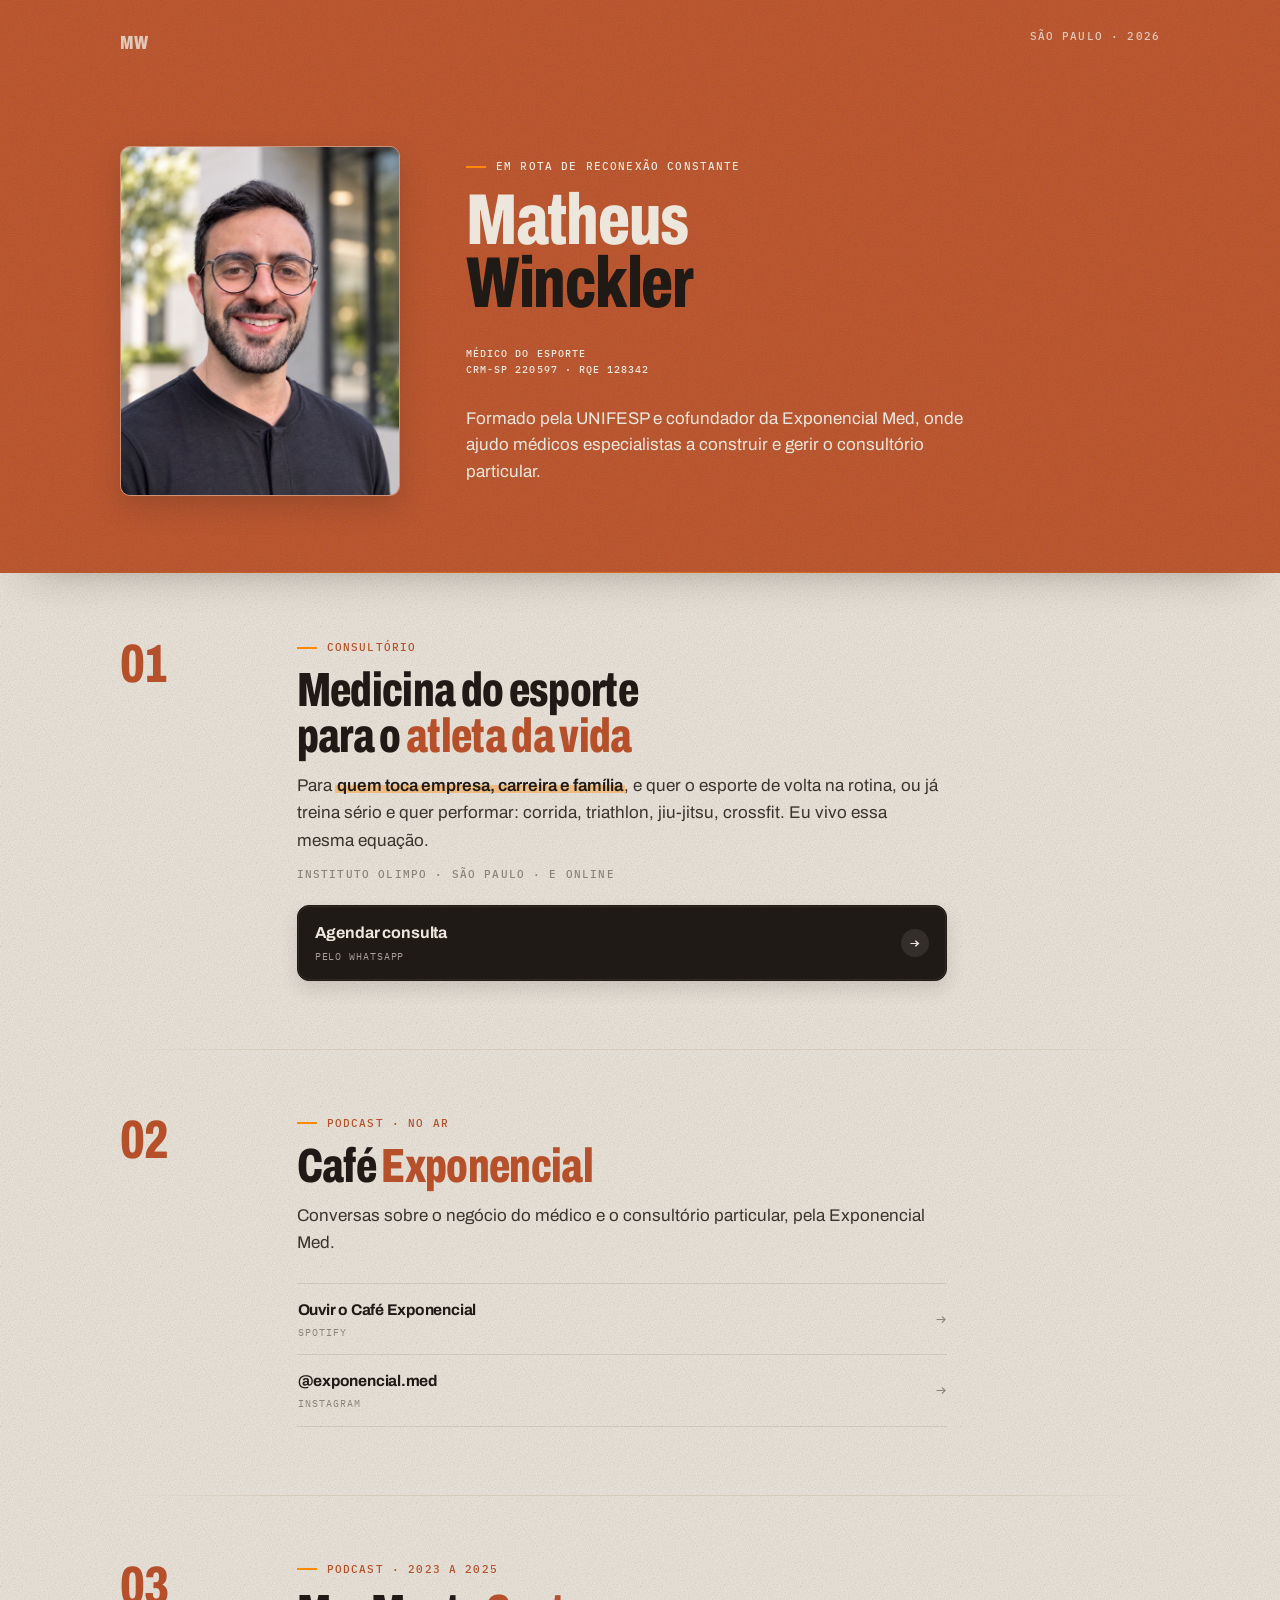
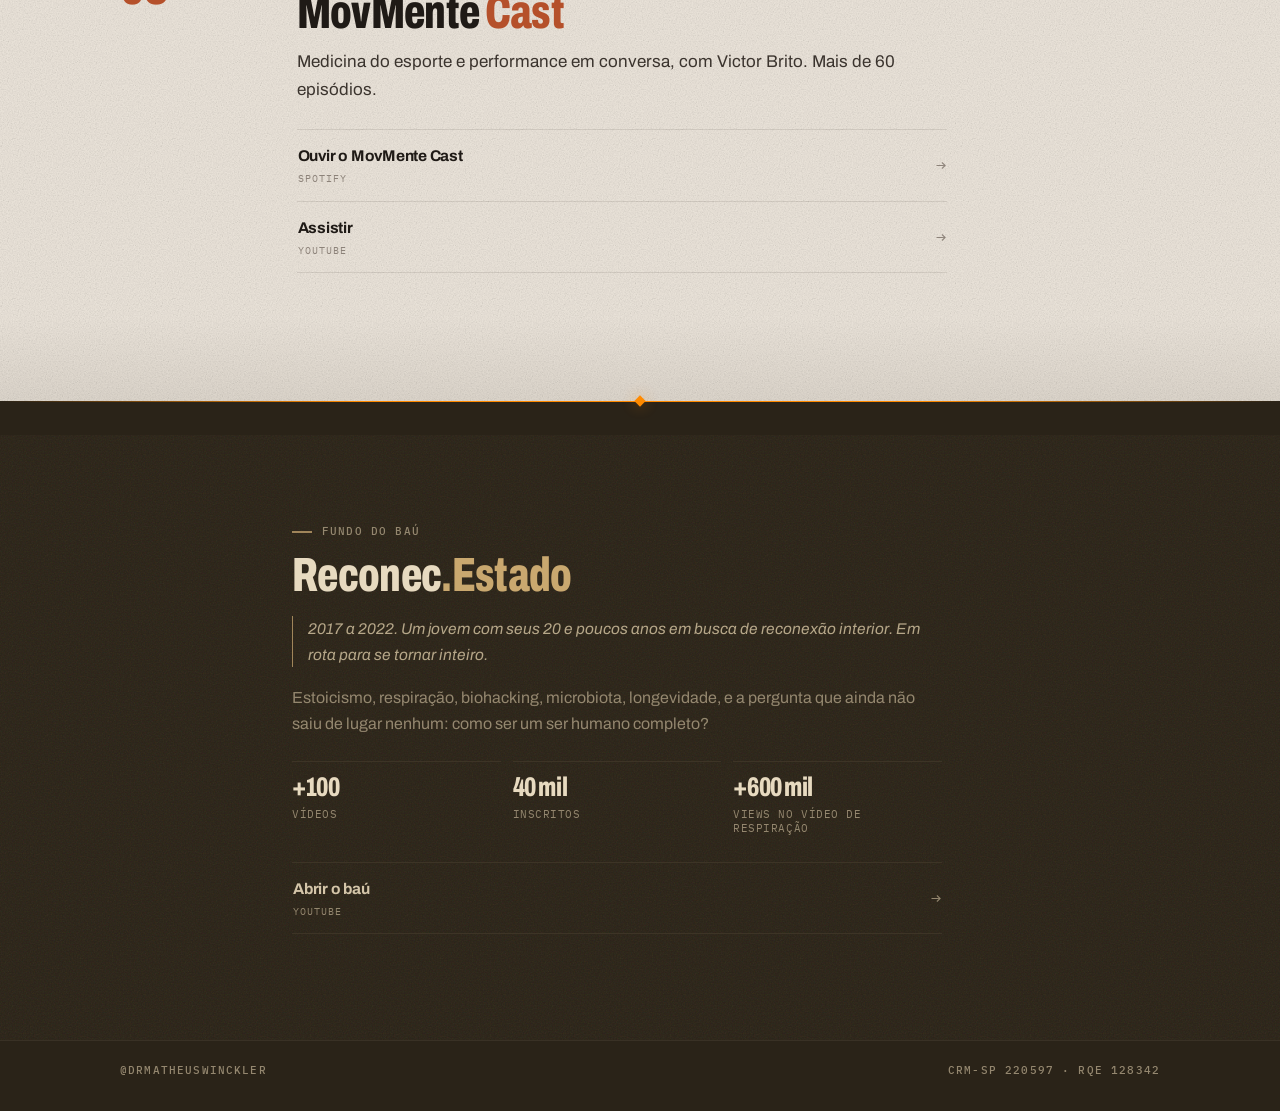
==== commit f2f9d90f: "Favicon com o símbolo MW (asa) e ajuste de harmonia: um ritmo de movimento, entrada suave, capa pous" ====
--- a/hub/index.html
+++ b/hub/index.html
@@ -1,5 +1,6 @@
 <!doctype html>
 <html lang="pt-BR">
+<script>document.documentElement.classList.add("js")</script>
 <head>
 <meta charset="utf-8">
 <meta name="viewport" content="width=device-width, initial-scale=1, viewport-fit=cover">
@@ -11,6 +12,8 @@
 <meta property="og:image" content="https://matheuswinckler.com.br/assets/img/matheus.jpg">
 <meta property="og:url" content="https://matheuswinckler.com.br/hub/">
 <link rel="icon" href="../assets/img/favicon.svg" type="image/svg+xml">
+<link rel="icon" href="../assets/img/favicon-64.png" type="image/png" sizes="64x64">
+<link rel="apple-touch-icon" href="../assets/img/apple-touch-icon.png">
 <link rel="preconnect" href="https://fonts.googleapis.com">
 <link rel="preconnect" href="https://fonts.gstatic.com" crossorigin>
 <link href="https://fonts.googleapis.com/css2?family=Archivo:wdth,wght@62..125,400..900&family=IBM+Plex+Mono:wght@400;500&display=swap" rel="stylesheet">
@@ -19,7 +22,8 @@
   /* o que é só do hub */
 
   /* capa: ferrugem tátil, sem a grade de papel milimetrado */
-  .capa{background-color:var(--ferrugem);background-image:url("data:image/svg+xml,%3Csvg xmlns='http://www.w3.org/2000/svg' width='180' height='180' viewBox='0 0 180 180'%3E%3Cfilter id='n'%3E%3CfeTurbulence type='fractalNoise' baseFrequency='.75' numOctaves='4' stitchTiles='stitch'/%3E%3C/filter%3E%3Crect width='100%25' height='100%25' filter='url(%23n)' opacity='.42'/%3E%3C/svg%3E");background-blend-mode:soft-light;color:var(--osso);position:relative}
+  .capa{background-color:var(--ferrugem);background-image:url("data:image/svg+xml,%3Csvg xmlns='http://www.w3.org/2000/svg' width='180' height='180' viewBox='0 0 180 180'%3E%3Cfilter id='n'%3E%3CfeTurbulence type='fractalNoise' baseFrequency='.75' numOctaves='4' stitchTiles='stitch'/%3E%3C/filter%3E%3Crect width='100%25' height='100%25' filter='url(%23n)' opacity='.42'/%3E%3C/svg%3E");background-blend-mode:soft-light;color:var(--osso);position:relative;z-index:2;box-shadow:0 22px 44px -30px rgba(31,26,22,.42)}
+  .capa::after{content:"";position:absolute;left:0;right:0;bottom:0;height:1px;background:linear-gradient(90deg,transparent,rgba(255,138,0,.5) 50%,transparent)}
   .capa .topo{color:var(--osso);opacity:.8}
   .capa .miolo{padding:18px 0 46px;position:relative;z-index:1}
   .foto{
@@ -44,12 +48,14 @@
   .bloco .kick{margin-bottom:12px}
   .bloco .t{margin-bottom:13px;max-width:590px}
   .bloco .corpo{margin-bottom:20px;max-width:610px}
-  .bloco + .bloco{border-top:1px solid var(--borda);margin-top:38px}
+  .bloco + .bloco{margin-top:38px}
+  .bloco + .bloco::before{content:"";position:absolute;top:0;left:0;right:0;height:1px;background:linear-gradient(90deg,transparent,var(--linha) 14%,var(--linha) 86%,transparent)}
   .lista{margin-top:6px}
   .realce{background:linear-gradient(transparent 48%,rgba(255,138,0,.38) 48%,rgba(255,138,0,.38) 92%,transparent 92%);padding:0 .12em;margin:0 -.04em;border-radius:2px;color:var(--carvao);font-weight:600;-webkit-box-decoration-break:clone;box-decoration-break:clone}
 
   /* passagem para o fundo do baú: a temperatura muda de propósito (GL-104 §3.2) */
-  .limiar{height:52px;background:var(--sepia);border-top:1px solid var(--sinal);margin-top:54px;position:relative}
+  .limiar{height:34px;background:var(--sepia);border-top:1px solid transparent;border-image:linear-gradient(90deg,transparent,var(--sinal) 28%,var(--sinal) 72%,transparent) 1;margin-top:96px;position:relative}
+  .limiar::before{content:"";position:absolute;left:0;right:0;bottom:100%;height:84px;margin-bottom:1px;pointer-events:none;background:linear-gradient(to bottom,rgba(42,35,24,0),rgba(42,35,24,.07))}
   .limiar::after{
     content:"";position:absolute;left:50%;top:-5px;width:8px;height:8px;margin-left:-4px;
     background:var(--sinal);transform:rotate(45deg);box-shadow:0 0 14px rgba(255,138,0,.45);
@@ -76,10 +82,25 @@
   .bau .lnk:hover,.bau .lnk:focus-visible{color:#C9A86F}
   .bau .lnk:hover .seta,.bau .lnk:focus-visible .seta{color:#C9A86F}
 
-  .rodape{background:var(--sepia);border-top:1px solid var(--sepia-linha);padding:21px 0 32px;color:var(--sepia-meta)}
+  .rodape{background:var(--sepia);border-top:1px solid rgba(148,135,111,.14);padding:21px 0 32px;color:var(--sepia-meta)}
   .rodape .coluna{display:flex;flex-wrap:wrap;justify-content:space-between;gap:10px}
   .rodape a{text-decoration:none}
   .rodape a:hover{color:#C9A86F}
+  /* celular: capa compacta, a identificação sobe para a primeira tela */
+  .kn{display:none}
+  @media (max-width:759px){
+    .capa .topo{padding:16px 0 10px}
+    .capa .miolo{display:grid;grid-template-columns:104px minmax(0,1fr);column-gap:18px;align-items:end;padding:4px 0 30px}
+    .capa .kick{grid-column:1 / -1;margin:0 0 16px}
+    .foto{grid-column:1;grid-row:2 / span 2;width:104px;height:130px;border-radius:7px;box-shadow:0 8px 20px rgba(31,26,22,.16)}
+    .capa .t.xl{grid-column:2;grid-row:2;margin:0;font-size:clamp(40px,11.6vw,48px);line-height:.9}
+    .capa .credencial{grid-column:2;grid-row:3;margin-top:12px;font-size:9.5px;letter-spacing:.08em}
+    .capa .apoio{grid-column:1 / -1;margin-top:18px;font-size:14.5px;line-height:1.5}
+    .bloco .num{display:none}
+    .kn{display:inline}
+    .bloco{padding-top:30px}
+    .bloco + .bloco{margin-top:30px}
+  }
   @media (min-width:760px){
     .capa .coluna{width:min(100%,960px)}
     .capa .topo{padding-top:25px}
@@ -90,7 +111,7 @@
     .bloco{padding-top:54px}
     .bloco .num{font-size:54px;margin-left:-1px}
     .bloco + .bloco{margin-top:44px}
-    .limiar{margin-top:68px}
+    .limiar{margin-top:104px}
     .bau .coluna{width:min(100%,760px);padding-left:106px;padding-right:54px}
     .rodape .coluna{width:min(100%,880px)}
   }
@@ -112,7 +133,7 @@
     .bloco .corpo{font-size:17px;max-width:650px}
     .bloco .botao,.bloco .lista{max-width:650px}
     .bloco + .bloco{margin-top:52px}
-    .limiar{margin-top:70px}
+    .limiar{margin-top:112px}
     .bau .coluna{width:min(calc(100% - 72px),1040px);padding:46px 0 56px 172px}
     .bau .t,.bau .verso,.bau .corpo,.bau .fatos,.bau .lnk{max-width:650px}
     .rodape .coluna{width:min(calc(100% - 72px),1040px);padding-inline:0}
@@ -125,20 +146,20 @@
   <div class="coluna">
     <div class="topo"><span class="mw">MW</span><span>São Paulo · 2026</span></div>
     <div class="miolo">
-      <img class="foto" src="../assets/img/matheus.jpg" alt="Matheus Winckler sorrindo, de óculos e camiseta preta" width="124" height="124">
-      <p class="kick">Em rota de reconexão constante</p>
-      <h1 class="t xl">Matheus<br><em>Winckler</em></h1>
-      <p class="credencial meta">Médico do Esporte<br><span style="white-space:nowrap">CRM-SP 220597 · RQE 128342</span></p>
-      <p class="apoio">Formado pela UNIFESP e cofundador da Exponencial Med, onde ajudo médicos especialistas a construir e gerir o consultório particular.</p>
+      <p class="kick rv">Em rota de reconexão constante</p>
+      <img class="foto rv" style="--d:.06s" src="../assets/img/matheus.jpg" alt="Matheus Winckler sorrindo, de óculos e camiseta preta" width="124" height="155">
+      <h1 class="t xl rv" style="--d:.12s">Matheus<br><em>Winckler</em></h1>
+      <p class="credencial meta rv" style="--d:.2s">Médico do Esporte<br><span style="white-space:nowrap">CRM-SP 220597 · RQE 128342</span></p>
+      <p class="apoio rv" style="--d:.26s">Formado pela UNIFESP e cofundador da Exponencial Med, onde ajudo médicos especialistas a construir e gerir o consultório particular.</p>
     </div>
   </div>
 </header>
 
 <main class="coluna">
 
-  <section class="bloco" aria-labelledby="consultorio">
+  <section class="bloco rv" aria-labelledby="consultorio">
     <div class="num" aria-hidden="true">01</div>
-    <p class="kick">Consultório</p>
+    <p class="kick"><span class="kn">01 · </span>Consultório</p>
     <h2 class="t" id="consultorio">Medicina do esporte para o <em>atleta da vida</em></h2>
     <p class="corpo">Para <span class="realce">quem toca empresa, carreira e família</span>, e quer o esporte de volta na rotina, ou já treina sério e quer performar: corrida, triathlon, <span class="nw" style="white-space:nowrap">jiu-jitsu</span>, crossfit. Eu vivo essa mesma equação.</p>
     <p class="meta" style="color:var(--pedra);margin:-8px 0 22px">Instituto Olimpo · São Paulo · e online</p>
@@ -147,9 +168,9 @@
     </a>
   </section>
 
-  <section class="bloco" aria-labelledby="cafe">
+  <section class="bloco rv" aria-labelledby="cafe">
     <div class="num" aria-hidden="true">02</div>
-    <p class="kick">Podcast · no ar</p>
+    <p class="kick"><span class="kn">02 · </span>Podcast · no ar</p>
     <h2 class="t" id="cafe">Café <em>Exponencial</em></h2>
     <p class="corpo">Conversas sobre o negócio do médico e o consultório particular, pela Exponencial Med.</p>
     <div class="lista">
@@ -162,9 +183,9 @@
     </div>
   </section>
 
-  <section class="bloco" aria-labelledby="movmente">
+  <section class="bloco rv" aria-labelledby="movmente">
     <div class="num" aria-hidden="true">03</div>
-    <p class="kick">Podcast · 2023 a 2025</p>
+    <p class="kick"><span class="kn">03 · </span>Podcast · 2023 a 2025</p>
     <h2 class="t" id="movmente">MovMente <em>Cast</em></h2>
     <p class="corpo">Medicina do esporte e performance em conversa, com Victor Brito. Mais de 60 episódios.</p>
     <div class="lista">
@@ -179,7 +200,7 @@
 
   <!-- 04 · CONVITES E PARCERIAS — liga quando o email existir.
        Trocar ENDERECO pelo email e tirar este comentário em volta.
-  <section class="bloco" aria-labelledby="convites">
+  <section class="bloco rv" aria-labelledby="convites">
     <div class="num" aria-hidden="true">04</div>
     <p class="kick">Convites e parcerias</p>
     <h2 class="t" id="convites">Podcast, aula, evento <em>ou projeto</em></h2>
@@ -195,7 +216,7 @@
 <div class="limiar" aria-hidden="true"></div>
 
 <section class="bau" aria-labelledby="reconec">
-  <div class="coluna">
+  <div class="coluna rv">
     <p class="kick">Fundo do baú</p>
     <h2 class="t" id="reconec">Reconec<em>.Estado</em></h2>
     <p class="verso">2017 a 2022. Um jovem com seus 20 e poucos anos em busca de reconexão interior. Em rota para se tornar inteiro.</p>
@@ -218,5 +239,12 @@
   </div>
 </footer>
 
+<script>
+(function(){var el=[].slice.call(document.querySelectorAll(".rv"));
+function on(e){e.classList.add("on")}
+if(!("IntersectionObserver" in window)){el.forEach(on);return}
+var io=new IntersectionObserver(function(es){es.forEach(function(x){if(x.isIntersecting){on(x.target);io.unobserve(x.target)}})},{rootMargin:"0px 0px -8% 0px"});
+el.forEach(function(e){io.observe(e)});setTimeout(function(){el.forEach(on)},3000)})();
+</script>
 </body>
 </html>
--- a/assets/css/base.css
+++ b/assets/css/base.css
@@ -9,6 +9,8 @@
   /* fundo do baú: a camada histórica, de outra temperatura de propósito */
   --sepia:#2A2318; --sepia-texto:#D4C5A9; --sepia-claro:#E7DAC0; --sepia-meta:#94876F; --sepia-linha:#3D3426;
   --borda:rgba(59,52,46,.12); --raio:12px;
+  /* um só ritmo de movimento no site inteiro: sai rápido, assenta devagar */
+  --ease:cubic-bezier(.22,.61,.36,1); --dur:.32s;
 }
 
 *,*::before,*::after{box-sizing:border-box;margin:0;padding:0}
@@ -52,10 +54,10 @@
   width:100%;padding:15px 17px;border:1px solid var(--carvao);border-radius:var(--raio);
   background:var(--carvao);color:var(--osso);text-decoration:none;
   font-family:Archivo,system-ui,sans-serif;font-weight:700;font-size:16px;letter-spacing:-.01em;
-  box-shadow:inset 0 0 0 1px rgba(237,230,220,.08),0 8px 18px rgba(31,26,22,.13);transition:background .2s ease,transform .2s ease,box-shadow .2s ease;
+  box-shadow:inset 0 0 0 1px rgba(237,230,220,.08),0 8px 18px rgba(31,26,22,.13);transition:background var(--dur) var(--ease),transform var(--dur) var(--ease),box-shadow var(--dur) var(--ease);
 }
 .botao small{display:block;font-family:"IBM Plex Mono",monospace;font-weight:400;font-size:10px;letter-spacing:.09em;text-transform:uppercase;opacity:.66;margin-top:3px}
-.botao .seta{display:grid;place-items:center;width:28px;height:28px;border-radius:50%;background:rgba(237,230,220,.1);font-family:"IBM Plex Mono",monospace;font-weight:500;transition:transform .2s ease,background .2s ease}
+.botao .seta{display:grid;place-items:center;width:28px;height:28px;border-radius:50%;background:rgba(237,230,220,.1);font-family:"IBM Plex Mono",monospace;font-weight:500;transition:transform var(--dur) var(--ease),background var(--dur) var(--ease)}
 .botao:hover,.botao:focus-visible{background:var(--ferrugem);border-color:var(--ferrugem);box-shadow:inset 0 0 0 1px rgba(237,230,220,.1),0 10px 22px rgba(181,80,42,.18);transform:translateY(-1px)}
 .botao:hover .seta,.botao:focus-visible .seta{background:rgba(237,230,220,.18)}
 .botao:hover .seta,.botao:focus-visible .seta{transform:translateX(4px)}
@@ -64,12 +66,12 @@
 .lnk{
   display:flex;align-items:center;justify-content:space-between;gap:16px;
   padding:14px 1px;border-top:1px solid var(--borda);text-decoration:none;
-  transition:color .2s ease,padding-left .2s ease,background .2s ease;
+  transition:color var(--dur) var(--ease),padding-left var(--dur) var(--ease),background var(--dur) var(--ease);
 }
 .lnk:last-child{border-bottom:1px solid var(--borda)}
 .lnk b{display:block;font-weight:700;font-size:15.5px;letter-spacing:-.015em}
 .lnk span.meta{display:block;color:var(--pedra);margin-top:3px;font-weight:400;font-size:10px}
-.lnk .seta{font-family:"IBM Plex Mono",monospace;color:var(--pedra);transition:transform .2s ease,color .2s ease}
+.lnk .seta{font-family:"IBM Plex Mono",monospace;color:var(--pedra);transition:transform var(--dur) var(--ease),color var(--dur) var(--ease)}
 .lnk:hover,.lnk:focus-visible{color:var(--ferrugem);padding-left:7px;background:rgba(181,80,42,.035)}
 .lnk:hover .seta,.lnk:focus-visible .seta{color:var(--ferrugem);transform:translateX(4px)}
 
@@ -85,4 +87,9 @@
   .corpo{font-size:16px}
 }
 
-@media (prefers-reduced-motion:reduce){*{transition:none!important}}
+.rv{opacity:1}
+/* entrada suave: só com JS ligado (sem JS, tudo aparece normal) */
+.js .rv{opacity:0;transform:translateY(14px);transition:opacity .8s var(--ease),transform .8s var(--ease);transition-delay:var(--d,0s)}
+.js .rv.on{opacity:1;transform:none}
+
+@media (prefers-reduced-motion:reduce){*{transition:none!important}.js .rv{opacity:1;transform:none}}
